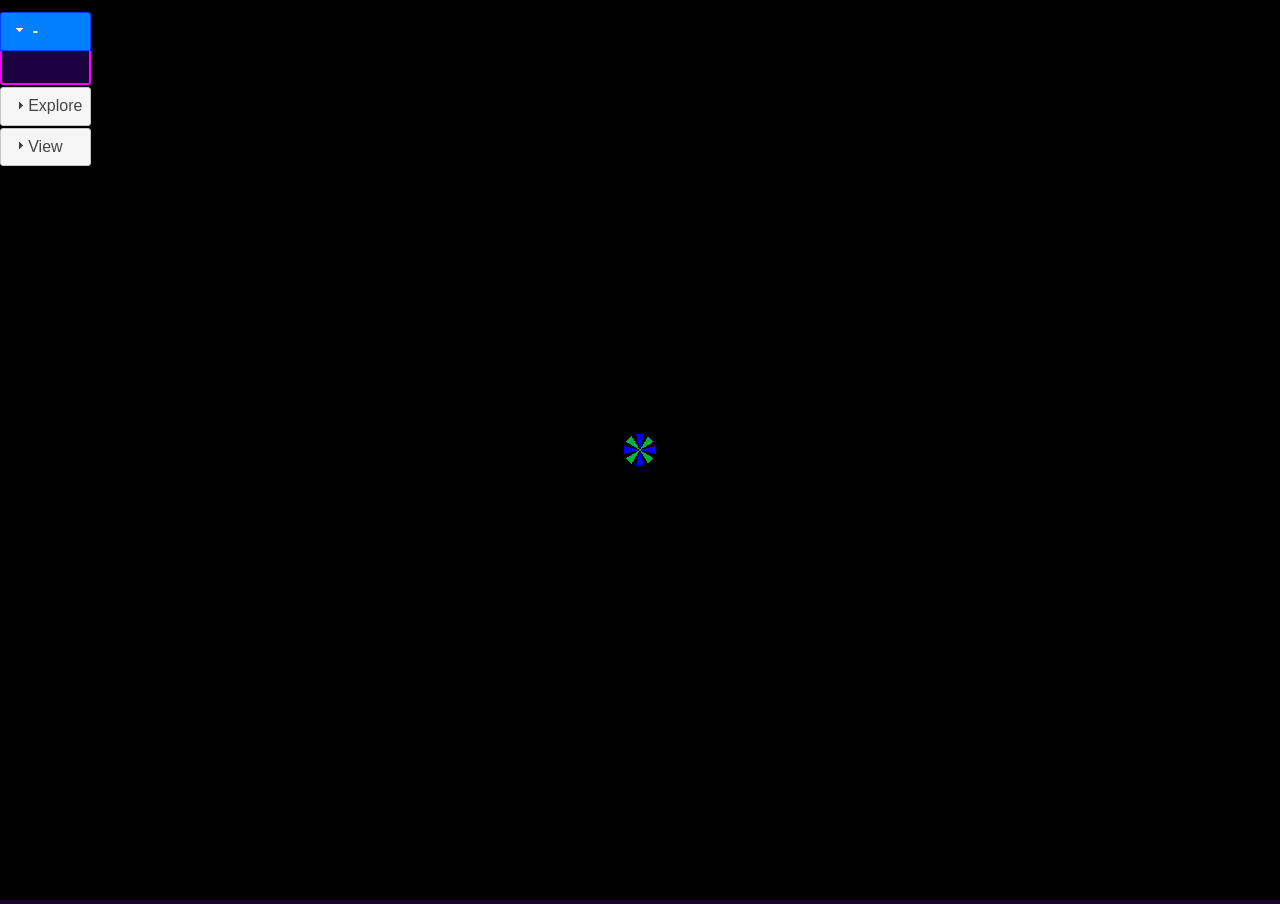
==== target/test-classes/com/cse/exodex/www/index.html @ df1f9635 "Initial commit" ====
<!DOCTYPE html>
<html lang="en">

<head>
  <title>Exodex Exoplanet Visualiser</title>
  <meta charset="utf-8">
  <meta name="viewport" content="width=device-width, user-scalable=no, minimum-scale=1.0, maximum-scale=1.0">

  <link rel="stylesheet" type="text/css" href="resources/css/jquery-ui.css">
  <link rel="stylesheet" type="text/css" href="css/exodex.css">

  <script type="text/javascript" src="resources/jquery-2.0.0.min.js"></script>
  <script type="text/javascript" src="resources/tinycolor-min.js"></script>
  <script type="text/javascript" src="resources/jquery-ui.min.js"></script>
  <script src="resources/three.min.js"></script>
  <script src="resources/stats.js"></script>
  <script src="js/constants.js"></script>
  <script src="js/FreeLookControls.js"></script>
  <script src="js/OrbitControls.js"></script>
  <script src="js/DynamicMarker.js"></script>
  <script src="js/TweenControls.js"></script>
  <script src="js/TooltipMarker.js"></script>
  <script src="js/System.js"></script>
  <script src="js/Shaders.js"></script>
  <script src="js/CircularQueue.js"></script>
  <script src="js/RollingAverage.js"></script>
  <script src="js/PlanetBuilder.js"></script>
  <script src="resources/Detector.js"></script>

</head>

<body>

  <div>
    <div id="selector">
      <h3><span id="info-header" class="accordion-header"></span><b> - <span id="distance-header"
            class="accordion-header"></span></b></h3>
      <div class="overlay-panel">
        <table>
          <tbody id="info-table"></tbody>
        </table>
      </div>

      <h3>Explore</h3>
      <div class="overlay-panel">
        <div class="ui-widget">
          <label for="jump_to_list">Search: </label>
          <input id="jump_to_list" type="text">
        </div>

      </div>

      <h3>View</h3>
      <div class="overlay-panel">

        <table>
          <tbody>

            <tr class="header-row overlay-header">
              <td>
                <b>Control Mode</b>
              </td>
            </tr>

            <tr class="child-row">
              <td>
                <form id="control_mode" name="control_mode" action="#" method="POST">
                  <div>
                    <label>
                      <input type="radio" name="control_mode" value="orbit" checked>
                    </label> Orbit
                    <label>
                      <input type="radio" name="control_mode" value="free">
                    </label> Free Look
                  </div>
                </form>
              </td>
            </tr>

            <tr class="header-row overlay-header">
              <td>
                <b>Rendering from different telescope diameters (Sol lys)</b>
              </td>
            </tr>

            <tr class="child-row">
              <td>
                <form id="render_radius" name="render_radius" action="#" method="POST">
                  <div>
                    <label>
                      <input type="radio" name="render_radius" value="10">
                    </label> 10
                    <label>
                      <input type="radio" name="render_radius" value="25">
                    </label> 25
                    <label>
                      <input type="radio" name="render_radius" value="50" checked>
                    </label> 50
                    <label>
                      <input type="radio" name="render_radius" value="75" checked>
                    </label> 75
                  </div>
                </form>
              </td>
            </tr>

            <tr class="header-row overlay-header">
              <td>
                <b>Highlight</b>
              </td>
            </tr>

            <tr class="child-row">
              <td>
                <form id="highlight_mode" name="highlight_mode" action="#" method="POST">
                  <div>
                    <label>
                      <input type="radio" name="highlight_mode" value="none" checked>
                    </label> None
                    <label>
                      <input type="radio" name="highlight_mode" value="exoplanets">
                    </label> Exoplanets
                    <label>
                      <input type="radio" name="highlight_mode" value="all">
                    </label> All
                  </div>
                </form>
              </td>
            </tr>

          </tbody>
        </table>
      </div>

    </div>

    <canvas id='webgl_canvas'></canvas>
  </div>

  <script>

    $(function () {
      $("#selector").accordion({
        collapsible: true,
        animate: 100,
        heightStyle: 'panel'
      });
    });

    var distanceHeader = $("#distance-header");
    var lastDistance;

    if (!Detector.webgl) Detector.addGetWebGLMessage();

    //  constant stuff

    var SURROUND_GEOMETRY = new THREE.SphereGeometry(1.0, 8, 8);

    var ZERO = new THREE.Vector3(0, 0, 0);

    //  webgl init


    var canvas = $("#webgl_canvas").get(0);

    var scene = new THREE.Scene();

    var camera = new THREE.PerspectiveCamera(60, window.innerWidth / window.innerHeight, 0.0000000005, 10000);
    camera.position.set(0, 0, -35);
    camera.rotateZ(Math.PI);
    camera.rotateY(Math.PI);

    var intersectCamera = new THREE.PerspectiveCamera(60, window.innerWidth / window.innerHeight, .01, 10000);

    var windowHalfX = window.innerWidth / 2;
    var windowHalfY = window.innerHeight / 2;

    var clock = new THREE.Clock();

    //  kind of cheating since we know the sun is here
    var solMarker = new DynamicMarker(
      new THREE.Vector3(0, 0, 0),
      SOL_MARKER_RADIUS,
      0x0000FF,
      0
    );

    var selector = new DynamicMarker(
      new THREE.Vector3(0, 0, 0),
      MARKER_RADIUS,
      0x00b33c,
      Math.PI / 4
    );

    var lineMaterial = new THREE.LineBasicMaterial({
      color: 0x0000ff,
      depthWrite: false
    });

    var uniforms = {
      time: { type: "f", value: 1.0 },
      scale: { type: "f", value: 80 }
    };

    var lineSegment;

    var tooltip;
    var tooltipObject;
    var font;

    var mouseX;
    var mouseY;
    var mouseMoved = false;

    var controlMode = '';
    var highlightMode = 'none';

    var renderer = new THREE.WebGLRenderer({
      canvas: canvas,
      logarithmicDepthBuffer: true
    });
    renderer.setSize(window.innerWidth, window.innerHeight);
    renderer.autoClear = true;

    var raycaster = new THREE.Raycaster();
    var mouse = new THREE.Vector2();

    var freeLookControls = new THREE.FreeLookControls(camera, canvas);
    var orbitControls = new THREE.OrbitControls(camera, canvas);
    var tweenControls = new THREE.TweenControls(camera);

    var shaders = new Shaders();

    var light = new THREE.AmbientLight(0x404040); // soft white light
    scene.add(light);

    scene.add(camera);
    scene.add(intersectCamera);
    scene.add(solMarker.mesh);
    scene.add(selector.mesh);

    //  other data

    var starData;
    var planetData;

    var stars = [];
    var starsByID = {};
    var planetsByStarID = {};
    var visibleStars = [];
    var visibleStarsByName = {};
    var renderRadius = 75;


    $("#jump_to_list").keydown(function (e) {
      if (e.keyCode == 13) {
        e.preventDefault();
        select(visibleStarsByName[this.value]);
      }
    });

    $("#render_radius").click(function (e) {
      renderRadius = $('input[name=render_radius]:checked', '#render_radius').val();
      updateobjectData();
    });

    $('#control_mode').click(function (e) {
      controlMode = $('input[name=control_mode]:checked', '#control_mode').val();
      updateTarget();
    });

    $("#highlight_mode").click(function (e) {
      highlightMode = $('input[name=highlight_mode]:checked', '#highlight_mode').val();
      stars.forEach(function (starMesh) {
        updateHighlight(starMesh);
      });
    });

    $("#info").click(function (e) {
      e.preventDefault();
    });

    var HIGHLIGHT_MAP = new THREE.TextureLoader().load("images/highlight.png");
    var SPRITE_MATERIAL = new THREE.SpriteMaterial({
      map: HIGHLIGHT_MAP,
      depthWrite: false
    });

    function updateTarget(prevStarMesh) {

      var prevControlMode = controlMode;
      controlMode = 'tween';

      var finalZoom = function (approachTime) {
        return function () {

          tweenControls.setZoom(absolutePosition(currentObjectMesh),
            currentObjectMesh.objectData.radius.value.quantity * 10, approachTime,
            function () {

              if (isStar(currentObjectMesh)) {
                currentSystem.populatePlanets();
              }

              if (isStar(prevStarMesh)) {
                prevStarMesh.objectData.nearbyObjectIDs.forEach(function (e) {
                  resetStarScale(starsByID[e]);
                })
              }

              if (!prevControlMode || prevControlMode == 'tween') {
                controlMode = 'orbit';
              } else {
                controlMode = prevControlMode
              }

              orbitControls.orbit(
                absolutePosition(currentObjectMesh),
                currentObjectMesh.objectData.radius.value.quantity * 2
              )

            }
          )
        }
      };

      //  two-phase zoom for stars since (usually) farther away.  hide numerical issues.
      if (isStar(currentObjectMesh)) {
        tweenControls.setZoom(absolutePosition(currentObjectMesh), MARKER_RADIUS, 2, finalZoom(1));
      } else {
        finalZoom(2)();
      }

    }

    function isStar(mesh) {
      return mesh && mesh.objectData.type == "STAR";
    }

    var currentObjectPrimaryId = "";
    var currentObjectMesh;
    var currentSystem;

    var infoWiki = $("#wiki_box");

    infoWiki.click(function (e) {
      window.open(infoWiki.attr('href'), '_blank');
    });

    function reassignLabel(targetMesh) {

      if (!tooltipObject || tooltipObject.objectData.primaryId == targetMesh.objectData.primaryId) {
        return;
      }

      doReassign(targetMesh);

    }

    var labelCache = {};

    function absolutePosition(mesh) {
      scene.updateMatrixWorld();
      var vector = new THREE.Vector3();
      vector.setFromMatrixPosition(mesh.matrixWorld);
      return vector;
    }

    function doReassign(targetMesh) {

      tooltipObject = targetMesh;

      scene.remove(lineSegment);
      if (tooltip) {
        scene.remove(tooltip.object);
      }

      var targetPos = absolutePosition(targetMesh);

      var geometry = new THREE.Geometry();
      var currentObjPosition = absolutePosition(currentObjectMesh);

      geometry.vertices.push(currentObjPosition);
      geometry.vertices.push(targetPos);
      lineSegment = new THREE.Line(geometry, lineMaterial);

      var lineDistance = currentObjectMesh.position.distanceTo(targetPos);
      var label = targetMesh.objectData.properName;
      var cacheKey = label + lineDistance;  // could target each star from each other star.

      if (!labelCache[(cacheKey)]) {
        labelCache[cacheKey] = new TooltipMarker(label, prettyDistance(lineDistance), targetMesh.objectData.radius.value.quantity);
      }

      tooltip = labelCache[cacheKey];
      tooltip.object.position.set(
        targetPos.x,
        targetPos.y,
        targetPos.z
      );

      scene.add(lineSegment);
      scene.add(tooltip.object);

      tooltip.updateTo(camera);

    }

    function isRender(objectData) {

      if (objectData.solDistance.value.quantity < renderRadius) {
        return true;
      }
      return false;
    }

    function updateHighlight(starMesh) {
      var highlight = starMesh.children[0];

      if (highlightMode == 'none' ||
        (currentSystem && starMesh.objectData.primaryId == currentSystem.star.objectData.primaryId)) {
        if (highlight) {
          starMesh.remove(highlight);
        }
      } else if (highlightMode == 'exoplanets') {
        if (planetsByStarID[starMesh.objectData.primaryId][0]) {
          if (!highlight) {
            starMesh.add(createHighlightSprite());
          }
        } else {
          starMesh.remove(highlight);
        }
      } else if (highlightMode == 'all') {
        if (!highlight) {
          starMesh.add(createHighlightSprite());
        }
      }

    }

    function updateobjectData() {

      var renderedStars = {};
      visibleStars.forEach(function (e) {
        renderedStars[e.objectData.primaryId] = true;
      });
      visibleStars = [];
      visibleStarsByName = {};

      var nameList = [];

      stars.forEach(function (starMesh) {
        var data = starMesh.objectData;
        var starID = data.primaryId;
        var commonName = data.properName;
        nameList.push(commonName);
        visibleStarsByName[commonName] = starMesh;

        if (isRender(data)) {
          visibleStars.push(starMesh);
          if (!renderedStars[starID]) {
            scene.add(starMesh);
          }
        } else {
          if (renderedStars[starID]) {
            scene.remove(starMesh);
            renderedStars[starID] = null;
          }
        }
      });

      if (currentSystem == null) {
        select(starsByID[1]);
        reassignLabel(starsByID[70667]);
      }
      //  if we shrunk the render distance
      else if (!renderedStars[currentSystem.star.primaryId]) {
        select(starsByID[1]);
      }

      $("#jump_to_list").autocomplete({
        source: nameList,
        minLength: 4
      });

    }

    function closestNonPrimaryObject(intersects, currentPrimary, currentStarPrimary) {

      //  shortcut
      if (intersects.length == 0) {
        return null;
      }

      var firstIntersect = intersects[0].object;
      var firstIntersectId = firstIntersect.objectData.primaryId;

      if (intersects.length == 1 && currentPrimary) {

        //  only select the current system's star if there's no other choice
        if (firstIntersectId == currentStarPrimary) {
          return firstIntersect;
        }

        //  shortcut
        if (firstIntersectId != currentPrimary) {
          return firstIntersect;
        }
      }

      //  approximate screen distance
      var lookPoint = camera.position;
      var min = Number.MAX_VALUE;
      var best = null;
      intersects.forEach(function (e) {
        var screenDistance = e.object.position.distanceTo(e.point) / lookPoint.distanceTo(e.point);
        var intersectId = e.object.objectData.primaryId;

        if (screenDistance < min
          && intersectId != currentPrimary
          && intersectId != currentStarPrimary) {
          best = e.object;
          min = screenDistance;
        }
      });

      return best;

    }

    function getStarForPoint(x, y) {

      if (x && y) {

        mouse.x = (x / window.innerWidth) * 2 - 1;
        mouse.y = -(y / window.innerHeight) * 2 + 1;

        intersectCamera.position.copy(camera.position);
        intersectCamera.rotation.copy(camera.rotation);

        raycaster.setFromCamera(mouse, intersectCamera);


        if (currentSystem) {
          var last = closestNonPrimaryObject(raycaster.intersectObjects(currentSystem.selectable, false), currentObjectPrimaryId, currentSystem.star.objectData.primaryId);
          if (last) {
            return currentSystem.objectsByID[last.objectData.primaryId];
          }
        }

        var lastStar = closestNonPrimaryObject(raycaster.intersectObjects(visibleStars, false), currentObjectPrimaryId, null);

        if (lastStar) {
          //        var primaryId = lastStar.objectData.primaryId;
          return lastStar;
        }

        if (tooltip) {
          var text = raycaster.intersectObjects(tooltip.scaleObj.children, false);
          if (text.length > 0) {
            return tooltipObject;
          }
        }

      }

      return null;
    }

    function setMouseXY(event) {
      mouseX = event.clientX;
      mouseY = event.clientY;
      mouseMoved = true;
    }

    function consumeMouseMove() {
      if (!mouseMoved) {
        return false
      }

      mouseMoved = false;

      return true;
    }

    function getMouseoverStar() {
      if (!freeLookControls.dragView && consumeMouseMove()) {
        var object = getStarForPoint(mouseX, mouseY);

        if (object) {
          reassignLabel(object);
          canvas.style.cursor = 'pointer';
        } else {
          canvas.style.cursor = 'auto';
        }

      }
    }

    function onMouseClick(event) {

      var diffX = Math.abs(mouseDownX - event.clientX);
      var diffY = Math.abs(mouseDownY - event.clientY);
      var delta = Math.sqrt(Math.pow(diffX, 2) + Math.pow(diffY, 2));

      if (delta < 5) {
        select(getStarForPoint(event.clientX, event.clientY));
      }

    }

    function initializeobjectData() {

      starData.forEach(function (star) {

        var shaderSurround = new THREE.ShaderMaterial({
          vertexShader: shaders.coronaVertexShader,
          fragmentShader: shaders.coronaFragmentShader,
          uniforms: {
            scale: { type: "f", value: 0.0 }, //  will set later
            temp: { type: "f", value: star.temperatureEstimate.value.quantity / 2 }
          },
          transparent: true,
          depthWrite: false,
          polygonOffset: .1,
          usePolygonOffset: true

        });

        var surround = new THREE.Mesh(SURROUND_GEOMETRY, shaderSurround);
        surround.objectData = star;
        resetStarScale(surround);

        updateHighlight(surround);

        surround.position.x = star.cartesianCoordsInLys.x;
        surround.position.y = star.cartesianCoordsInLys.y;
        surround.position.z = star.cartesianCoordsInLys.z;

        surround.objectData = star;

        starsByID[star.primaryId] = surround;
        stars.push(surround);
        planetsByStarID[star.primaryId] = [];
      }
      );

      planetData.forEach(function (planet) {
        var star = planet.starId;
        planetsByStarID[star].push(planet);
      });

    }

    function createHighlightSprite() {
      return new THREE.Sprite(SPRITE_MATERIAL);
    }

    function setOffset(raw, current, offset) {

      current.x = raw.x - offset.x;
      current.y = raw.y - offset.y;
      current.z = raw.z - offset.z;

    }

    function currentOffset(position) {
      var pos = new THREE.Vector3();
      pos.add(position);
      if (currentSystem) {
        pos.add(currentSystem.star.objectData.cartesianCoordsInLys);
      }
      return pos;
    }

    function select(mesh) {

      if (mesh) {

        var newTarget = mesh.objectData;


        if (isStar(mesh)) {
          var offset = mesh.objectData.cartesianCoordsInLys;

          stars.forEach(function (e) {
            setOffset(e.objectData.cartesianCoordsInLys, e.position, offset);
          });

          setOffset(currentOffset(camera.position), camera.position, offset);
          setOffset(ZERO, solMarker.mesh.position, offset);

        }

        if (newTarget != null) {
          var newTargetPrimaryId = newTarget.primaryId;

          if (newTargetPrimaryId != currentObjectPrimaryId) {

            $('#info-header').text(newTarget.properName);

            var infoTable = $('#info-table');
            infoTable.empty();

            infoTable
              .append($('<tr></tr>').append($('<td class="overlay-header"></td>').text('Characteristics(Pulled from NASA Exoplanet Archive)')))
              .append(row("Radius", getValue(newTarget, 'radius')));

            if (newTarget.type == "STAR") {

              infoTable
                .append(row("Class", newTarget.rawStellarClassification))
                .append(row("Temperature", getValue(newTarget, 'temperatureEstimate')))
                .append(row("Distance (Sol)", getValue(newTarget, 'solDistance')))
                .append(row("Right ascension", getValue(newTarget, 'rightAscensionRadians')))
                .append(row("Declination", getValue(newTarget, 'declinationRadians')))
                .append(row("Abs Magnitude", getValue(newTarget, 'absoluteMagnitude')))
                .append(row("", ""))
                .append($('<tr></tr>').append($('<td class="overlay-header"></td>').text('Identifiers')))
                .append(row("Proper Name", newTarget.identifiers.properName))
                .append(row("Hipparcos", newTarget.identifiers.hipparcosId))
                .append(row("Henry Draper", newTarget.identifiers.henryDraperId))
                .append(row("Harvard Revised", newTarget.identifiers.harvardRevised))
                .append(row("Gliese", newTarget.identifiers.glieseId))
                .append(row("Bayer Flamsteed", bfName(newTarget.identifiers.bayerFlamsteed)))
                ;


              //            private String hipparcosId;
              //            private String henryDraperId;
              //            private String harvardRevisedId;
              //            private String glieseId;
              //            private BayerFlamsteed bayerFlamsteed;
              //            private String properName;


            } else {

              infoTable
                .append(row("Mass", getValue(newTarget, 'massKg')))
                .append(row("Density", getValue(newTarget, 'densityGcc')))
                .append(row("Orbital Period", getValue(newTarget, 'orbitalPeriodDays')))
                .append(row("Semi-Major axis", getValue(newTarget, 'semiMajorAxisLys')))
                .append(row("Semi-Minor axis", getValue(newTarget, 'semiMinorAxisLys')))
                .append(row("Inclination", getValue(newTarget, 'inclination')))
                .append(row("Lon asc node", getValue(newTarget, 'longAscendingNode')))
                .append(row("Arg periapsis", getValue(newTarget, 'argumentPeriapsis')))

            }

            var prevTargetMesh = currentObjectMesh;
            updateCurrentTargets(mesh);

            updateTarget(prevTargetMesh);

            doReassign(currentObjectMesh);

          }
        }


      }


    }

    function bfName(bayerFlamsteed) {
      if (bayerFlamsteed) {
        return bayerFlamsteed.prettyName;
      }
      return ""
    }

    function isSol(mesh) {
      return mesh.objectData.primaryId == 1;
    }

    function updateCurrentTargets(mesh) {

      currentObjectMesh = mesh;
      currentObjectPrimaryId = mesh.objectData.primaryId;

      if (mesh.objectData.type == "STAR") {

        //  don't bother if it's already targeted
        if (currentSystem && currentSystem.star.objectData.primaryId == mesh.objectData.primaryId) {
          return;
        }

        var prevSystem = currentSystem;

        currentSystem = new System(
          mesh,
          ZERO,
          planetsByStarID[mesh.objectData.primaryId],
          solMarker.mesh.position
        );

        //  to compensate for the ecliptic vs equitorial system diff... this is really fragile
        if (isSol(mesh)) {
          currentSystem.object.rotateY(23.5 * Math.PI / 180);
        }

        if (prevSystem) {
          updateHighlight(prevSystem.star);
          scene.remove(prevSystem.object);
        }

        updateHighlight(currentSystem.star);
        scene.add(currentSystem.object);

      }

    }

    function row(name, value) {
      return $('<tr></tr>')
        .append($('<td></td>').text(name))
        .append($('<td></td>').text(value).addClass('info-element'))
    }

    function getValue(data, element) {
      var elem = data[element];

      //  just a value
      if (!elem.source) {
        return elem;
      }

      if (elem.source == "DEFAULT") {
        return "?";
      }

      return formatObjValue(elem);
    }

    function formatObjValue(elem) {

      var objValue = elem.value;
      var quantity = objValue.quantity;

      if (objValue.unit == 'LY') {
        return prettyDistance(quantity);
      } else if (objValue.unit == 'DAY') {
        return quantity + ' days';
      } else if (objValue.unit == 'KG') {
        return prettyMass(quantity, elem.measurementQualifier);
      } else if (objValue.unit == 'DEGREE_GEOM') {
        return prettyDegree(quantity);
      } else if (objValue.unit == 'RADIAN') {
        return prettyDegree(quantity * 57.2958);
      } else if (objValue.unit == 'MV') {
        return prettyMagnitude(quantity);
      } else if (objValue.unit == 'K') {
        return prettyTemperature(quantity);
      } else if (objValue.unit == 'G_PER_CC') {
        return prettyDensity(quantity);
      } else if (objValue.unit == 'NONE') {
        return quantity;
      }
    }

    function prettyDensity(gPerCc) {
      return gPerCc.toLocaleString('en-US', { maximumSignificantDigits: 3 }) + ' g/cc';
    }

    function prettyTemperature(k) {
      return k.toLocaleString('en-US', { maximumSignificantDigits: 3 }) + 'K'
    }

    function prettyMagnitude(mv) {
      return mv.toLocaleString('en-US', { maximumSignificantDigits: 3 }) + 'Mv';
    }

    function prettyDegree(degrees) {
      return degrees.toLocaleString('en-US', { maximumSignificantDigits: 3 }) + '°';
    }

    function prettyMass(mass, qualifier) {

      var str = (mass / 5.9722e24).toLocaleString('en-US', { maximumSignificantDigits: 3 }) + ' M⊕';
      if (qualifier == 'Msini') {
        str += " (Msini)"
      }

      return str;
    }

    function prettyDistance(lys) {
      if (lys > .01) {
        return lys.toFixed(2) + ' ly';
      }

      var distKM = lys * 9.461e12;
      var distAU = distKM / 1.496e8;

      if (distAU > .01) {
        return distAU.toLocaleString('en-US', { maximumSignificantDigits: 3 }) + ' AU';
      }

      return distKM.toLocaleString('en-US', { maximumSignificantDigits: 3 }) + ' km'
    }

    function onWindowResize() {
      windowHalfX = window.innerWidth / 2;
      windowHalfY = window.innerHeight / 2;
      camera.aspect = window.innerWidth / window.innerHeight;
      camera.updateProjectionMatrix();
      renderer.setSize(window.innerWidth, window.innerHeight);
      render();
    }

    function animate() {
      render();
      requestAnimationFrame(animate);
    }

    function render() {

      var delta = clock.getDelta();
      uniforms.time.value += 0.003 * delta;

      if (controlMode == 'orbit') {
        orbitControls.update(delta);
      } else if (controlMode == 'free') {
        freeLookControls.update(delta);
      } else if (controlMode == 'tween') {
        tweenControls.update(delta);
      }

      getMouseoverStar();

      if (tooltip) {
        tooltip.updateTo(camera);
      }

      selector.updateTo(camera, delta);
      solMarker.updateTo(camera, delta);


      if (currentSystem) {

        var currentStar = currentSystem.star;
        if (currentStar) {
          currentStar.objectData.nearbyObjectIDs.forEach(function (e) {
            var nearStar = starsByID[e];
            var distance = camera.position.distanceTo(nearStar.position) * .3;
            var childUniform = nearStar.material.uniforms;
            if (childUniform.scale.value != distance) {
              var scale = Math.min(distance, nearStar.objectData.radius.value.quantity * 3000000);
              setStarScale(nearStar, scale);
            }
          });
        }

        var newDistance = prettyDistance(camera.position.distanceTo(currentObjectMesh.position));
        if (lastDistance != newDistance) {
          lastDistance = newDistance;
          distanceHeader.text(newDistance);
        }
      }

      renderer.render(scene, camera);

    }

    function setStarScale(star, scale) {
      star.material.uniforms.scale.value = scale;
      star.scale.x = star.scale.y = star.scale.z = scale;
    }

    function resetStarScale(star) {
      star.material.uniforms.scale.value = star.objectData.radius.value.quantity * 3000000;
      var scale = 7.35355e-8 * 8000000;
      star.scale.set(scale, scale, scale);
    }

    canvas.addEventListener('contextmenu', function (event) {
      event.preventDefault();
    }, false);

    canvas.addEventListener('mousemove',
      bind(orbitControls.onMouseMove, freeLookControls.onMouseMove),
      false
    );

    canvas.addEventListener('mousedown',
      bind(orbitControls.onMouseDown, freeLookControls.onMouseDown),
      false
    );

    canvas.addEventListener('mousewheel',
      bind(orbitControls.onMouseWheel, freeLookControls.onMouseWheel),
      false
    );

    canvas.addEventListener('DOMMouseScroll',
      bind(orbitControls.onMouseWheel, freeLookControls.onMouseWheel),
      false
    ); // firefox

    canvas.addEventListener('mouseup',
      bind(orbitControls.onMouseUp, freeLookControls.onMouseUp),
      false
    );

    canvas.addEventListener('keydown',
      bind(orbitControls.onKeyDown, freeLookControls.onKeyDown),
      false
    );

    canvas.addEventListener('keyup',
      bind(orbitControls.onKeyUp, freeLookControls.onKeyUp),
      false
    );

    function bind(orbitFn, freeFn) {
      return function () {
        if (controlMode === 'free') {
          freeFn.apply(freeLookControls, arguments);
        } else if (controlMode === 'orbit') {
          orbitFn.apply(orbitControls, arguments);
        }
      };
    }

    var mouseDownX = 0;
    var mouseDownY = 0;

    function setmouseDown(event) {
      mouseDownX = event.clientX;
      mouseDownY = event.clientY;
    }

    window.addEventListener('resize', onWindowResize, false);
    canvas.addEventListener('mousemove', setMouseXY, false);
    canvas.addEventListener('mousedown', setmouseDown, false);
    canvas.addEventListener('mouseup', onMouseClick, false);

    var loader = new THREE.FontLoader();

    $.when(
      $.ajax({
        type: 'GET',
        dataType: 'html',
        url: "star_catalog",
        data: {
          "max_lys": 75
        },
        success: function (data) {
          var dataParsed = JSON.parse(data);
          starData = dataParsed.stars;
          planetData = dataParsed.planets;
        }
      },
        shaders.loaders())
    ).then(function () {
      loader.load('js/font.js', function (response) {
        font = response;
        initializeobjectData();
        animate();
        updateobjectData();
      }
      );
    });

  </script>

  <script>

    (function (i, s, o, g, r, a, m) {
      i['GoogleAnalyticsObject'] = r;
      i[r] = i[r] || function () {
        (i[r].q = i[r].q || []).push(arguments)
      }, i[r].l = 1 * new Date();
      a = s.createElement(o),
        m = s.getElementsByTagName(o)[0];
      a.async = 1;
      a.src = g;
      m.parentNode.insertBefore(a, m)
    })(window, document, 'script', '//www.google-analytics.com/analytics.js', 'ga');

    ga('create', 'UA-42483033-4', 'cse.com');
    ga('send', 'pageview');

  </script>

</body>

</html>
---- target/test-classes/com/cse/exodex/www/css/exodex.css ----
body {
  background: #1b0126;
  padding: 0;
  margin: 0;
  font-weight: bold;
  overflow: hidden;
}

.overlay-panel {
  font-family: sans-serif;
  text-align: left;

  background-color: #29005bb8;
  z-index: 1000;
  border: 2px solid #ff00ff;
  color: #ffffff;
}

.overlay-header {
  color: #eb9aff;
}

#selector {
  position: absolute;
  top: 10px;
}

#attribution-overlay {
  position: absolute;
  font-family: sans-serif;
  bottom: 10px;
  right: 10px;
  width: 100%;
  text-align: right;
  color: #ffffff;
  font-size: 13px;
}

ul.ui-autocomplete.ui-menu {
  z-index: 1000;
}

#distance-header {
  color: #9a00d2;
}

.info-element {
  color: #7b00c8e9;
}

.ui-accordion-header {
  background-color: linear-gradient(to bottom, #33ccff 0%, #ff99cc 81%);
}
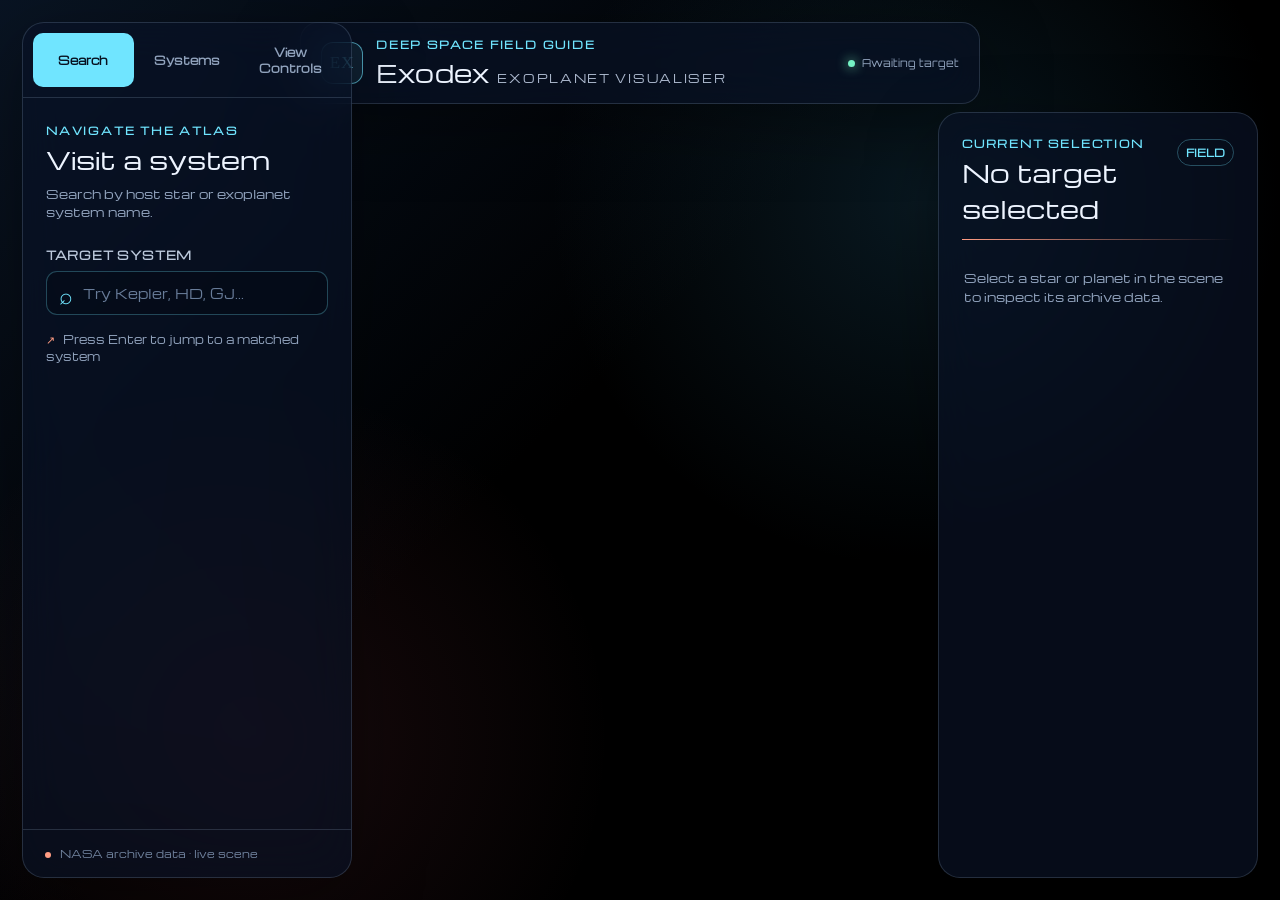
==== commit 0488995b: "updates" ====
--- a/target/test-classes/com/cse/exodex/www/index.html
+++ b/target/test-classes/com/cse/exodex/www/index.html
@@ -6,6 +6,9 @@
   <meta charset="utf-8">
   <meta name="viewport" content="width=device-width, user-scalable=no, minimum-scale=1.0, maximum-scale=1.0">
 
+  <link rel="preconnect" href="https://fonts.googleapis.com">
+  <link rel="preconnect" href="https://fonts.gstatic.com" crossorigin>
+  <link href="https://fonts.googleapis.com/css2?family=Michroma&family=Orbitron:wght@400..900&display=swap" rel="stylesheet">
   <link rel="stylesheet" type="text/css" href="resources/css/jquery-ui.css">
   <link rel="stylesheet" type="text/css" href="css/exodex.css">
 
@@ -30,121 +33,89 @@
 </head>
 
 <body>
-
-  <div>
-    <div id="selector">
-      <h3><span id="info-header" class="accordion-header"></span><b> - <span id="distance-header"
-            class="accordion-header"></span></b></h3>
-      <div class="overlay-panel">
-        <table>
-          <tbody id="info-table"></tbody>
-        </table>
+  <canvas id="webgl_canvas"></canvas>
+  <header class="topbar glass-panel">
+    <div class="brand-mark">EX</div>
+    <div>
+      <p class="eyebrow">Deep space field guide</p>
+      <h1>Exodex <span>Exoplanet Visualiser</span></h1>
+    </div>
+    <div class="telemetry"><span class="status-dot"></span><span id="distance-header">Awaiting target</span></div>
+  </header>
+
+  <aside class="left-rail glass-panel" id="selector">
+    <nav class="view-tabs" aria-label="Exodex views">
+      <button class="view-tab active" data-view="search-view">Search</button>
+      <button class="view-tab" data-view="systems-view">Systems</button>
+      <button class="view-tab" data-view="controls-view">View Controls</button>
+    </nav>
+
+    <section class="view-panel active" id="search-view">
+      <p class="section-kicker">Navigate the atlas</p>
+      <h2>Visit a system</h2>
+      <p class="muted">Search by host star or exoplanet system name.</p>
+      <label class="field-label" for="jump_to_list">Target system</label>
+      <div class="search-field">
+        <span class="search-icon">⌕</span>
+        <input id="jump_to_list" type="text" placeholder="Try Kepler, HD, GJ..." autocomplete="off">
       </div>
-
-      <h3>Explore</h3>
-      <div class="overlay-panel">
-        <div class="ui-widget">
-          <label for="jump_to_list">Search: </label>
-          <input id="jump_to_list" type="text">
-        </div>
-
+      <div class="quick-note"><span>↗</span> Press Enter to jump to a matched system</div>
+    </section>
+
+    <section class="view-panel" id="systems-view">
+      <div class="section-heading"><div><p class="section-kicker">Catalog index</p><h2>Known systems</h2></div><span class="count-badge" id="system-count">0</span></div>
+      <div id="systems-list" class="systems-list"><p class="muted">Loading systems...</p></div>
+    </section>
+
+    <section class="view-panel" id="controls-view">
+      <p class="section-kicker">Instrument & display</p>
+      <h2>View Controls</h2>
+      <div class="control-group">
+        <span class="control-label">Control mode</span>
+        <form id="control_mode" name="control_mode" action="#" method="POST" class="segmented-control">
+          <label><input type="radio" name="control_mode" value="orbit" checked><span>Orbit</span></label>
+          <label><input type="radio" name="control_mode" value="free"><span>Free look</span></label>
+        </form>
       </div>
-
-      <h3>View</h3>
-      <div class="overlay-panel">
-
-        <table>
-          <tbody>
-
-            <tr class="header-row overlay-header">
-              <td>
-                <b>Control Mode</b>
-              </td>
-            </tr>
-
-            <tr class="child-row">
-              <td>
-                <form id="control_mode" name="control_mode" action="#" method="POST">
-                  <div>
-                    <label>
-                      <input type="radio" name="control_mode" value="orbit" checked>
-                    </label> Orbit
-                    <label>
-                      <input type="radio" name="control_mode" value="free">
-                    </label> Free Look
-                  </div>
-                </form>
-              </td>
-            </tr>
-
-            <tr class="header-row overlay-header">
-              <td>
-                <b>Rendering from different telescope diameters (Sol lys)</b>
-              </td>
-            </tr>
-
-            <tr class="child-row">
-              <td>
-                <form id="render_radius" name="render_radius" action="#" method="POST">
-                  <div>
-                    <label>
-                      <input type="radio" name="render_radius" value="10">
-                    </label> 10
-                    <label>
-                      <input type="radio" name="render_radius" value="25">
-                    </label> 25
-                    <label>
-                      <input type="radio" name="render_radius" value="50" checked>
-                    </label> 50
-                    <label>
-                      <input type="radio" name="render_radius" value="75" checked>
-                    </label> 75
-                  </div>
-                </form>
-              </td>
-            </tr>
-
-            <tr class="header-row overlay-header">
-              <td>
-                <b>Highlight</b>
-              </td>
-            </tr>
-
-            <tr class="child-row">
-              <td>
-                <form id="highlight_mode" name="highlight_mode" action="#" method="POST">
-                  <div>
-                    <label>
-                      <input type="radio" name="highlight_mode" value="none" checked>
-                    </label> None
-                    <label>
-                      <input type="radio" name="highlight_mode" value="exoplanets">
-                    </label> Exoplanets
-                    <label>
-                      <input type="radio" name="highlight_mode" value="all">
-                    </label> All
-                  </div>
-                </form>
-              </td>
-            </tr>
-
-          </tbody>
-        </table>
+      <div class="control-group">
+        <span class="control-label">Telescope reach <small>(Sol ly)</small></span>
+        <form id="render_radius" name="render_radius" action="#" method="POST" class="choice-row">
+          <label><input type="radio" name="render_radius" value="10"><span>10</span></label>
+          <label><input type="radio" name="render_radius" value="25"><span>25</span></label>
+          <label><input type="radio" name="render_radius" value="50" checked><span>50</span></label>
+          <label><input type="radio" name="render_radius" value="75"><span>75</span></label>
+        </form>
       </div>
-
+      <div class="control-group">
+        <span class="control-label">Highlight</span>
+        <form id="highlight_mode" name="highlight_mode" action="#" method="POST" class="choice-row">
+          <label><input type="radio" name="highlight_mode" value="none" checked><span>None</span></label>
+          <label><input type="radio" name="highlight_mode" value="exoplanets"><span>Systems</span></label>
+          <label><input type="radio" name="highlight_mode" value="all"><span>All stars</span></label>
+        </form>
+      </div>
+    </section>
+
+    <div class="rail-footer"><span class="footer-orb"></span> NASA archive data · live scene</div>
+  </aside>
+
+  <aside class="right-panel glass-panel" id="info-panel">
+    <div class="selection-heading">
+      <div><p class="section-kicker">Current selection</p><h2 id="info-header">No target selected</h2></div>
+      <span class="selection-type" id="selection-type">FIELD</span>
     </div>
-
-    <canvas id='webgl_canvas'></canvas>
-  </div>
+    <div class="selection-rule"></div>
+    <table><tbody id="info-table"><tr><td class="empty-state" colspan="2">Select a star or planet in the scene to inspect its archive data.</td></tr></tbody></table>
+  </aside>
 
   <script>
 
-    $(function () {
-      $("#selector").accordion({
-        collapsible: true,
-        animate: 100,
-        heightStyle: 'panel'
-      });
+    $(".view-tab").click(function () {
+      var view = $(this).data("view");
+      $(".view-tab").removeClass("active");
+      $(this).addClass("active");
+      $(".view-panel").removeClass("active");
+      $("#" + view).addClass("active");
     });
 
     var distanceHeader = $("#distance-header");
@@ -251,6 +222,10 @@
     var visibleStarsByName = {};
     var renderRadius = 75;
 
+    $("#systems-list").on("click", ".system-item", function () {
+      select(starsByID[$(this).data("star-id")]);
+    });
+
 
     $("#jump_to_list").keydown(function (e) {
       if (e.keyCode == 13) {
@@ -298,26 +273,41 @@
             currentObjectMesh.objectData.radius.value.quantity * 10, approachTime,
             function () {
 
+              var finishTargeting = function () {
+                if (isStar(prevStarMesh) && prevStarMesh.objectData.nearbyObjectIDs) {
+                  prevStarMesh.objectData.nearbyObjectIDs.forEach(function (e) {
+                    if (starsByID[e]) {
+                      resetStarScale(starsByID[e]);
+                    }
+                  })
+                }
+
+                if (!prevControlMode || prevControlMode == 'tween') {
+                  controlMode = 'orbit';
+                } else {
+                  controlMode = prevControlMode
+                }
+
+                orbitControls.orbit(
+                  absolutePosition(currentObjectMesh),
+                  currentObjectMesh.objectData.radius.value.quantity * 2
+                )
+              };
+
               if (isStar(currentObjectMesh)) {
                 currentSystem.populatePlanets();
+                var outerOrbit = currentSystem.planets.reduce(function (largest, planet) {
+                  return Math.max(largest, planet.semiMajorAxisLys.value.quantity);
+                }, currentObjectMesh.objectData.radius.value.quantity * 2);
+                tweenControls.setZoom(
+                  absolutePosition(currentObjectMesh),
+                  Math.max(outerOrbit * 1.5, currentObjectMesh.objectData.radius.value.quantity * 10),
+                  1,
+                  finishTargeting
+                );
+              } else {
+                finishTargeting();
               }
-
-              if (isStar(prevStarMesh)) {
-                prevStarMesh.objectData.nearbyObjectIDs.forEach(function (e) {
-                  resetStarScale(starsByID[e]);
-                })
-              }
-
-              if (!prevControlMode || prevControlMode == 'tween') {
-                controlMode = 'orbit';
-              } else {
-                controlMode = prevControlMode
-              }
-
-              orbitControls.orbit(
-                absolutePosition(currentObjectMesh),
-                currentObjectMesh.objectData.radius.value.quantity * 2
-              )
 
             }
           )
@@ -483,6 +473,32 @@
         minLength: 4
       });
 
+      renderSystemsList();
+
+    }
+
+    function renderSystemsList() {
+      var list = $("#systems-list");
+      list.empty();
+      var systemCount = 0;
+      visibleStars.sort(function (left, right) {
+        return left.objectData.properName.localeCompare(right.objectData.properName);
+      }).slice(0, 120).forEach(function (starMesh) {
+        var star = starMesh.objectData;
+        var planetCount = planetsByStarID[star.primaryId] ? planetsByStarID[star.primaryId].length : 0;
+        list.append($('<button class="system-item" type="button"></button>')
+          .attr("data-star-id", star.primaryId)
+          .append($('<span class="system-icon">✦</span>'))
+          .append($('<span class="system-copy"></span>')
+            .append($('<strong></strong>').text(star.properName))
+            .append($('<small></small>').text(planetCount + " planet" + (planetCount == 1 ? "" : "s"))))
+          .append($('<span class="system-arrow">→</span>')));
+        systemCount++;
+      });
+      $("#system-count").text(systemCount + (visibleStars.length > 120 ? "+" : ""));
+      if (systemCount == 0) {
+        list.append('<p class="muted">No systems in this telescope range.</p>');
+      }
     }
 
     function closestNonPrimaryObject(intersects, currentPrimary, currentStarPrimary) {
@@ -698,6 +714,7 @@
           if (newTargetPrimaryId != currentObjectPrimaryId) {
 
             $('#info-header').text(newTarget.properName);
+            $('#selection-type').text(newTarget.type == "STAR" ? "HOST STAR" : "EXOPLANET");
 
             var infoTable = $('#info-table');
             infoTable.empty();
@@ -941,9 +958,12 @@
       if (currentSystem) {
 
         var currentStar = currentSystem.star;
-        if (currentStar) {
+        if (currentStar && currentStar.objectData.nearbyObjectIDs) {
           currentStar.objectData.nearbyObjectIDs.forEach(function (e) {
             var nearStar = starsByID[e];
+            if (!nearStar) {
+              return;
+            }
             var distance = camera.position.distanceTo(nearStar.position) * .3;
             var childUniform = nearStar.material.uniforms;
             if (childUniform.scale.value != distance) {
--- a/target/test-classes/com/cse/exodex/www/css/exodex.css
+++ b/target/test-classes/com/cse/exodex/www/css/exodex.css
@@ -1,53 +1,186 @@
+:root {
+  --ink: #edf4ff;
+  --muted: #91a3bd;
+  --line: rgba(194, 220, 255, .16);
+  --glass: rgba(9, 18, 37, .68);
+  --glass-strong: rgba(11, 24, 48, .88);
+  --cyan: #70e5ff;
+  --coral: #ff9c83;
+  --shadow: 0 20px 70px rgba(0, 0, 0, .35);
+}
+
+* { box-sizing: border-box; }
+
 body {
-  background: #1b0126;
-  padding: 0;
+  width: 100%;
+  height: 100%;
   margin: 0;
-  font-weight: bold;
+  overflow: hidden;
+  color: var(--ink);
+  background: #07101f;
+  font-family: "Michroma", sans-serif;
+  font-weight: 400;
+}
+
+body::before {
+  content: "";
+  position: fixed;
+  inset: 0;
+  pointer-events: none;
+  background: radial-gradient(circle at 72% 22%, rgba(41, 110, 148, .22), transparent 32%),
+    radial-gradient(circle at 20% 82%, rgba(198, 86, 103, .13), transparent 28%),
+    linear-gradient(135deg, rgba(20, 44, 77, .45), transparent 45%);
+  z-index: 1;
+}
+
+body::after {
+  content: "";
+  position: fixed;
+  inset: 0;
+  opacity: .16;
+  pointer-events: none;
+  background-image: radial-gradient(rgba(255,255,255,.8) .7px, transparent .7px);
+  background-size: 76px 76px;
+  z-index: 1;
+}
+
+#webgl_canvas {
+  position: fixed;
+  inset: 0;
+  width: 100%;
+  height: 100%;
+  display: block;
+  z-index: 0;
+}
+
+.glass-panel {
+  background: var(--glass);
+  border: 1px solid var(--line);
+  box-shadow: var(--shadow);
+  backdrop-filter: blur(22px) saturate(125%);
+  -webkit-backdrop-filter: blur(22px) saturate(125%);
+}
+
+.topbar, .left-rail, .right-panel { position: fixed; z-index: 4; }
+
+.topbar {
+  top: 22px;
+  left: 50%;
+  width: min(680px, calc(100% - 48px));
+  min-height: 72px;
+  padding: 14px 20px;
+  display: flex;
+  align-items: center;
+  gap: 13px;
+  transform: translateX(-50%);
+  border-radius: 18px;
+}
+
+.brand-mark {
+  width: 42px;
+  height: 42px;
+  display: grid;
+  place-items: center;
+  border: 1px solid rgba(112, 229, 255, .65);
+  border-radius: 12px;
+  color: var(--cyan);
+  font-family: Georgia, serif;
+  font-size: 17px;
+  letter-spacing: 1px;
+  background: rgba(112, 229, 255, .08);
+}
+
+.eyebrow, .section-kicker {
+  margin: 0 0 3px;
+  color: var(--cyan);
+  font-size: 10px;
+  font-weight: 700;
+  letter-spacing: 1.8px;
+  text-transform: uppercase;
+}
+
+h1, h2, p { margin-top: 0; }
+h1 { margin-bottom: 0; font-family: "Michroma", sans-serif; font-size: 24px; font-weight: 400; letter-spacing: .2px; }
+h1 span { color: #aebbd0; font-family: "Michroma", sans-serif; font-size: 11px; letter-spacing: 1.7px; text-transform: uppercase; }
+h2 { margin-bottom: 8px; font-family: "Michroma", sans-serif; font-size: 25px; font-weight: 400; }
+.telemetry { margin-left: auto; color: var(--muted); font-family: "Orbitron", sans-serif; font-size: 11px; white-space: nowrap; }
+.status-dot { display: inline-block; width: 7px; height: 7px; margin-right: 7px; border-radius: 50%; background: #75f2c4; box-shadow: 0 0 12px #75f2c4; }
+
+.left-rail {
+  top: 22px;
+  bottom: 22px;
+  left: 22px;
+  width: 330px;
+  display: flex;
+  flex-direction: column;
+  border-radius: 22px;
   overflow: hidden;
 }
 
-.overlay-panel {
-  font-family: sans-serif;
-  text-align: left;
+.view-tabs { display: flex; gap: 3px; padding: 10px; border-bottom: 1px solid var(--line); }
+.view-tab, .system-item { color: var(--ink); font: inherit; cursor: pointer; }
+.view-tab { flex: 1; padding: 11px 5px; border: 0; border-radius: 10px; background: transparent; color: var(--muted); font-size: 11px; font-weight: 700; }
+.view-tab.active { color: #07101f; background: var(--cyan); }
+.view-panel { display: none; padding: 25px 23px; overflow: auto; }
+.view-panel.active { display: block; animation: appear .25s ease-out; }
+.muted { color: var(--muted); font-size: 12px; line-height: 1.5; }
+.field-label, .control-label { display: block; margin: 26px 0 8px; color: #bcc9dc; font-size: 11px; font-weight: 700; letter-spacing: .7px; text-transform: uppercase; }
+.search-field { display: flex; align-items: center; gap: 8px; padding: 11px 12px; border: 1px solid rgba(112, 229, 255, .28); border-radius: 11px; background: rgba(0, 0, 0, .2); }
+.search-icon { color: var(--cyan); font-size: 23px; line-height: 15px; }
+#jump_to_list { width: 100%; border: 0; outline: 0; background: transparent; color: var(--ink); font: inherit; font-size: 13px; }
+#jump_to_list::placeholder { color: #687c99; }
+.quick-note { margin-top: 16px; color: var(--muted); font-size: 11px; line-height: 1.5; }
+.quick-note span { color: var(--coral); margin-right: 5px; }
+.section-heading, .selection-heading { display: flex; align-items: flex-start; justify-content: space-between; gap: 12px; }
+.count-badge, .selection-type { color: var(--cyan); border: 1px solid rgba(112, 229, 255, .3); border-radius: 20px; padding: 5px 8px; font-size: 10px; font-weight: 700; }
+.count-badge, .choice-row span, .system-copy small, #info-table .info-element { font-family: "Orbitron", sans-serif; }
+.systems-list { margin: 18px -9px 0; max-height: calc(100vh - 190px); overflow: auto; }
+.system-item { width: 100%; display: flex; align-items: center; gap: 10px; padding: 11px 9px; border: 0; border-top: 1px solid rgba(194,220,255,.08); background: transparent; text-align: left; }
+.system-item:hover { background: rgba(112, 229, 255, .09); }
+.system-icon { color: var(--coral); font-size: 15px; }
+.system-copy { display: flex; flex: 1; flex-direction: column; gap: 3px; min-width: 0; }
+.system-copy strong { overflow: hidden; font-size: 12px; font-weight: 600; text-overflow: ellipsis; white-space: nowrap; }
+.system-copy small { color: var(--muted); font-size: 10px; }
+.system-arrow { color: var(--muted); }
+.control-group { padding-bottom: 18px; border-bottom: 1px solid rgba(194,220,255,.1); }
+.segmented-control, .choice-row { display: flex; gap: 7px; flex-wrap: wrap; }
+.segmented-control label, .choice-row label { position: relative; cursor: pointer; }
+.segmented-control input, .choice-row input { position: absolute; opacity: 0; }
+.segmented-control span, .choice-row span { display: block; padding: 8px 10px; border: 1px solid rgba(194,220,255,.18); border-radius: 8px; color: var(--muted); font-size: 11px; }
+.segmented-control input:checked + span, .choice-row input:checked + span { border-color: var(--cyan); color: #07101f; background: var(--cyan); }
+.rail-footer { margin-top: auto; padding: 16px 22px; border-top: 1px solid var(--line); color: #71839f; font-size: 10px; }
+.footer-orb { display: inline-block; width: 6px; height: 6px; margin-right: 6px; border-radius: 50%; background: var(--coral); }
 
-  background-color: #29005bb8;
-  z-index: 1000;
-  border: 2px solid #ff00ff;
-  color: #ffffff;
+.right-panel { top: 112px; right: 22px; bottom: 22px; width: 320px; padding: 23px; border-radius: 22px; overflow: auto; }
+.selection-heading h2 { max-width: 210px; overflow-wrap: anywhere; }
+.selection-type { margin-top: 3px; white-space: nowrap; }
+.selection-rule { height: 1px; margin: 5px 0 16px; background: linear-gradient(90deg, var(--coral), transparent); }
+#info-table { width: 100%; border-collapse: collapse; font-size: 11px; }
+#info-table tr { border-bottom: 1px solid rgba(194,220,255,.1); }
+#info-table td { padding: 10px 0; vertical-align: top; }
+#info-table td:first-child { width: 47%; color: var(--muted); }
+#info-table .info-element { color: var(--ink); text-align: right; }
+#info-table .overlay-header { padding-top: 17px; color: var(--coral); font-size: 10px; letter-spacing: 1px; text-transform: uppercase; }
+.empty-state { color: var(--muted); font-size: 12px; line-height: 1.6; }
+
+@keyframes appear { from { opacity: 0; transform: translateY(4px); } to { opacity: 1; transform: translateY(0); } }
+
+@media (max-width: 900px) {
+  .topbar { top: 12px; }
+  .left-rail { top: 98px; left: 12px; bottom: 12px; width: 280px; }
+  .right-panel { top: auto; right: 12px; bottom: 12px; width: min(300px, calc(100% - 320px)); max-height: 42vh; }
 }
 
-.overlay-header {
-  color: #eb9aff;
+@media (max-width: 680px) {
+  body { overflow: auto; }
+  #webgl_canvas { position: fixed; height: 62vh; }
+  .topbar { width: calc(100% - 24px); min-height: 62px; padding: 10px 13px; }
+  .brand-mark { width: 34px; height: 34px; font-size: 14px; }
+  h1 { font-size: 19px; }
+  h1 span, .telemetry { display: none; }
+  .left-rail { top: auto; right: 12px; bottom: auto; width: auto; height: 270px; }
+  .view-panel { padding: 17px 18px; }
+  .right-panel { top: auto; left: 12px; right: 12px; bottom: 12px; width: auto; max-height: 34vh; }
+  .rail-footer { display: none; }
 }
-
-#selector {
-  position: absolute;
-  top: 10px;
-}
-
-#attribution-overlay {
-  position: absolute;
-  font-family: sans-serif;
-  bottom: 10px;
-  right: 10px;
-  width: 100%;
-  text-align: right;
-  color: #ffffff;
-  font-size: 13px;
-}
-
-ul.ui-autocomplete.ui-menu {
-  z-index: 1000;
-}
-
-#distance-header {
-  color: #9a00d2;
-}
-
-.info-element {
-  color: #7b00c8e9;
-}
-
-.ui-accordion-header {
-  background-color: linear-gradient(to bottom, #33ccff 0%, #ff99cc 81%);
 }
